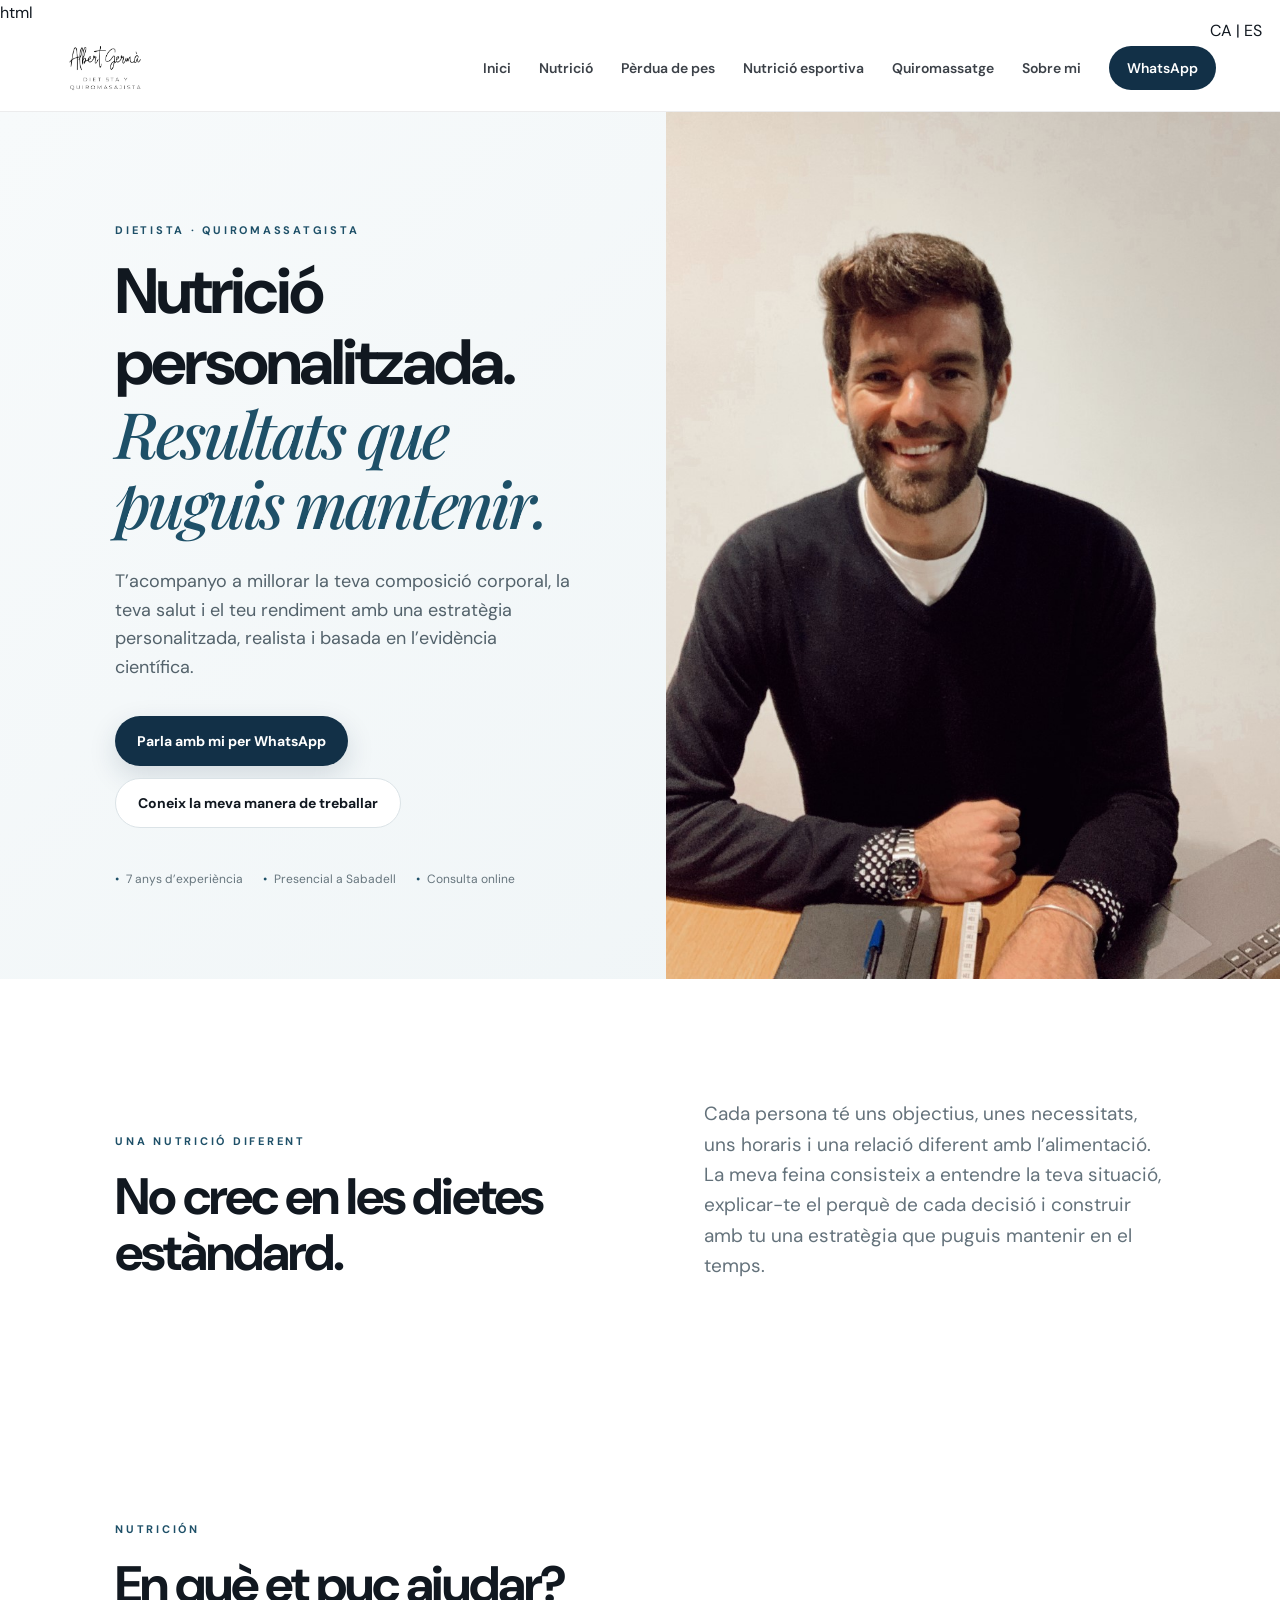
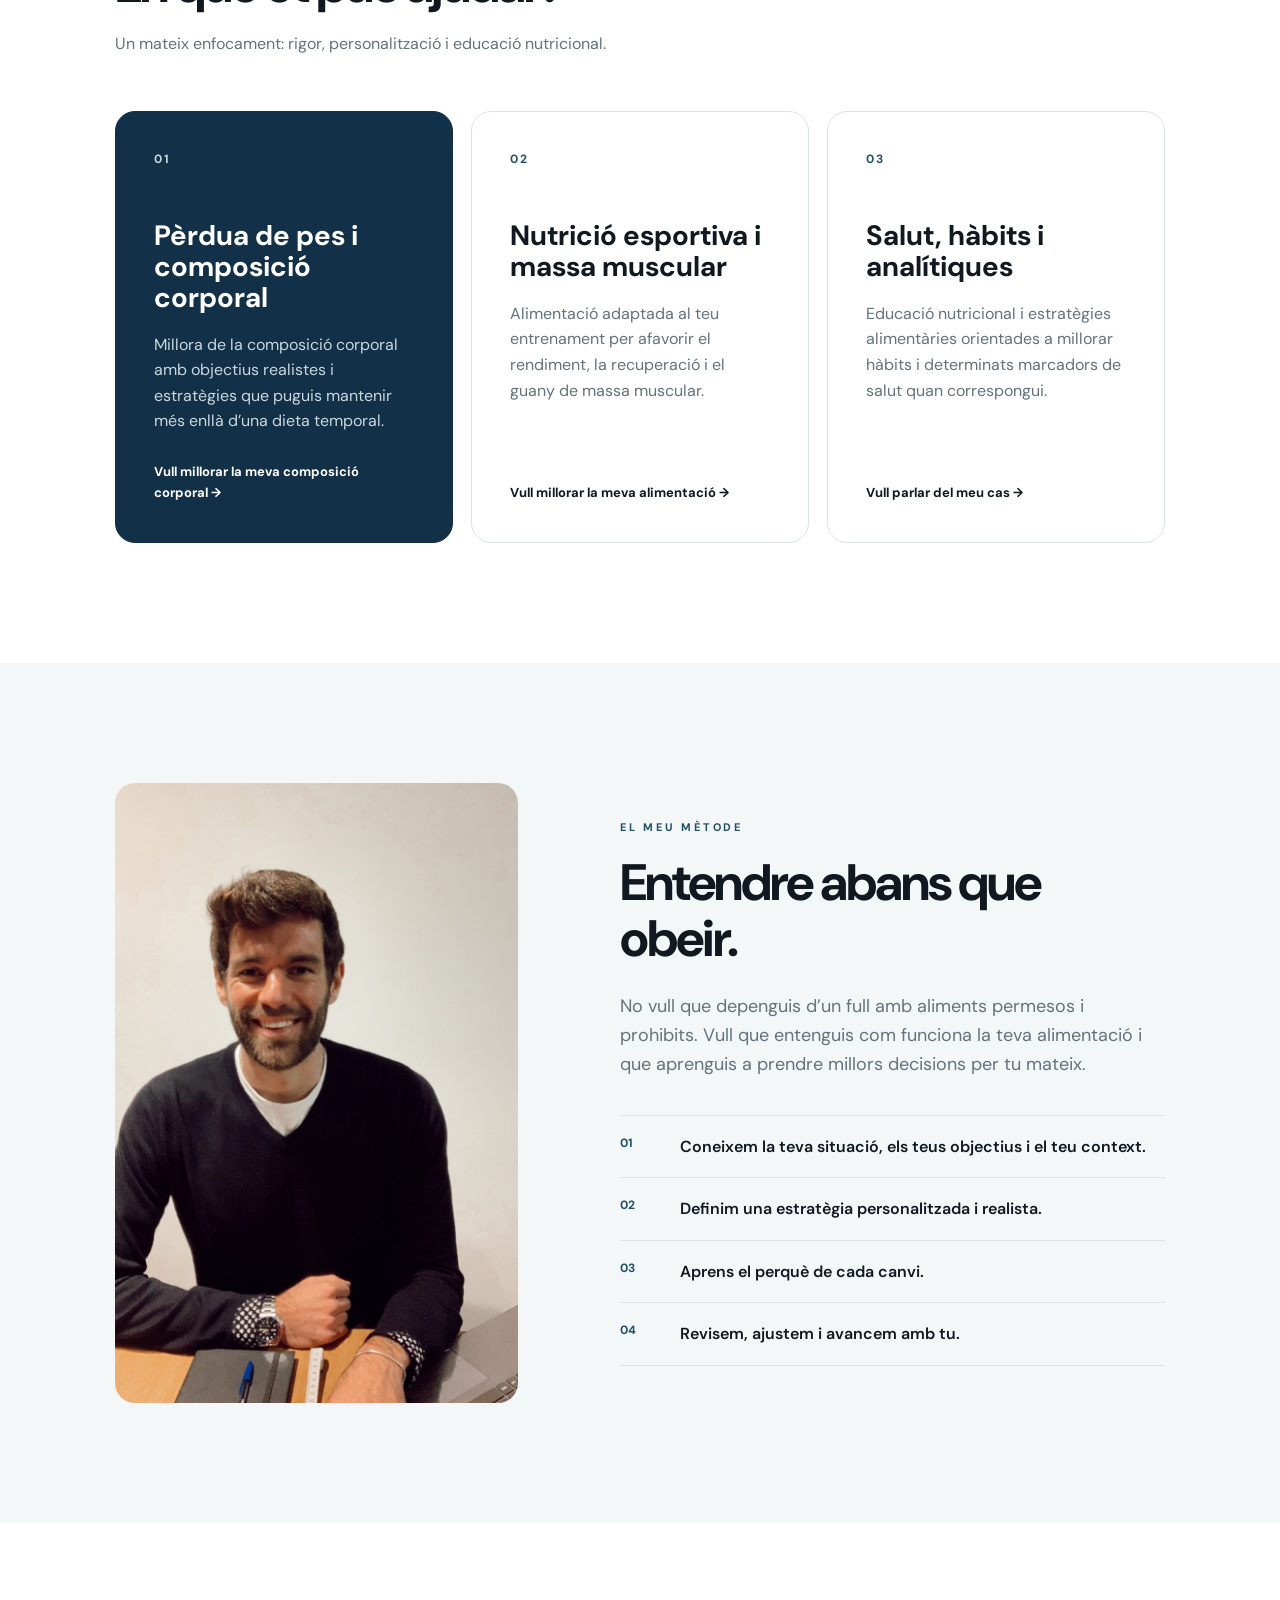
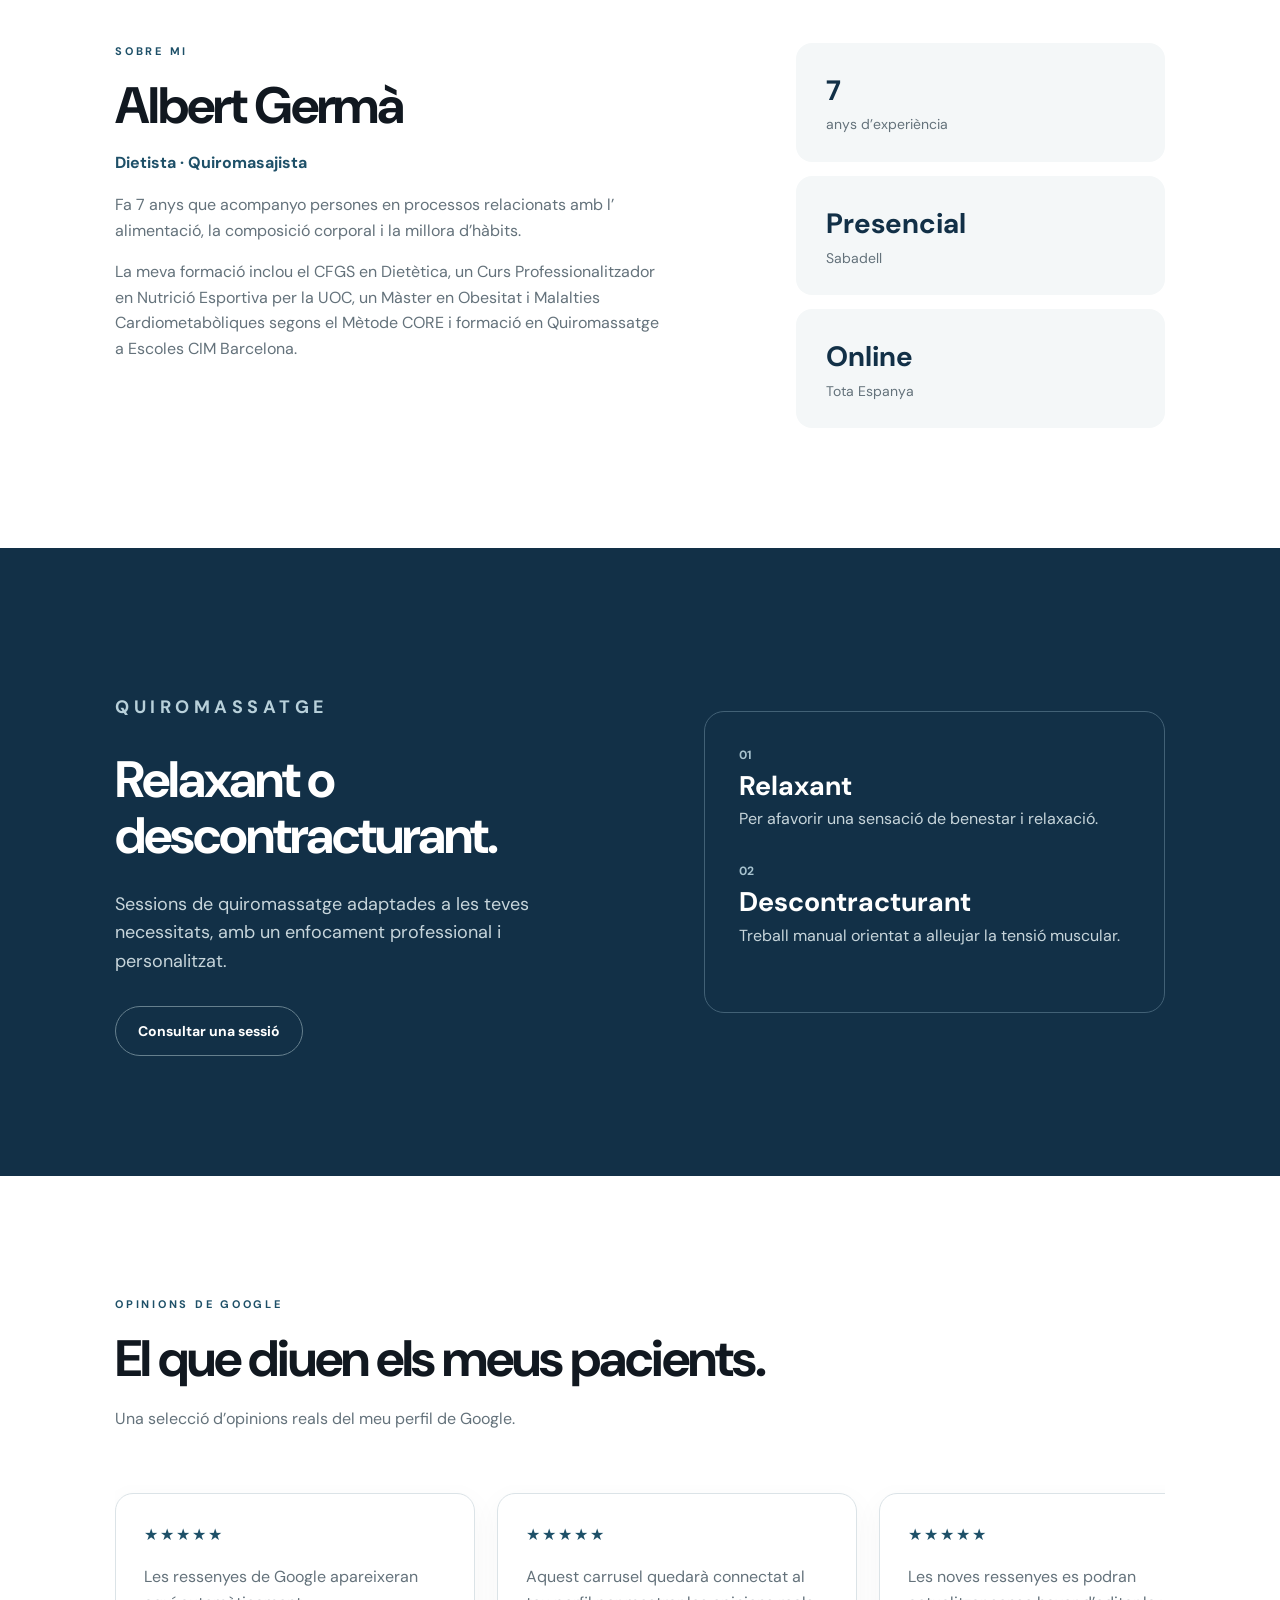
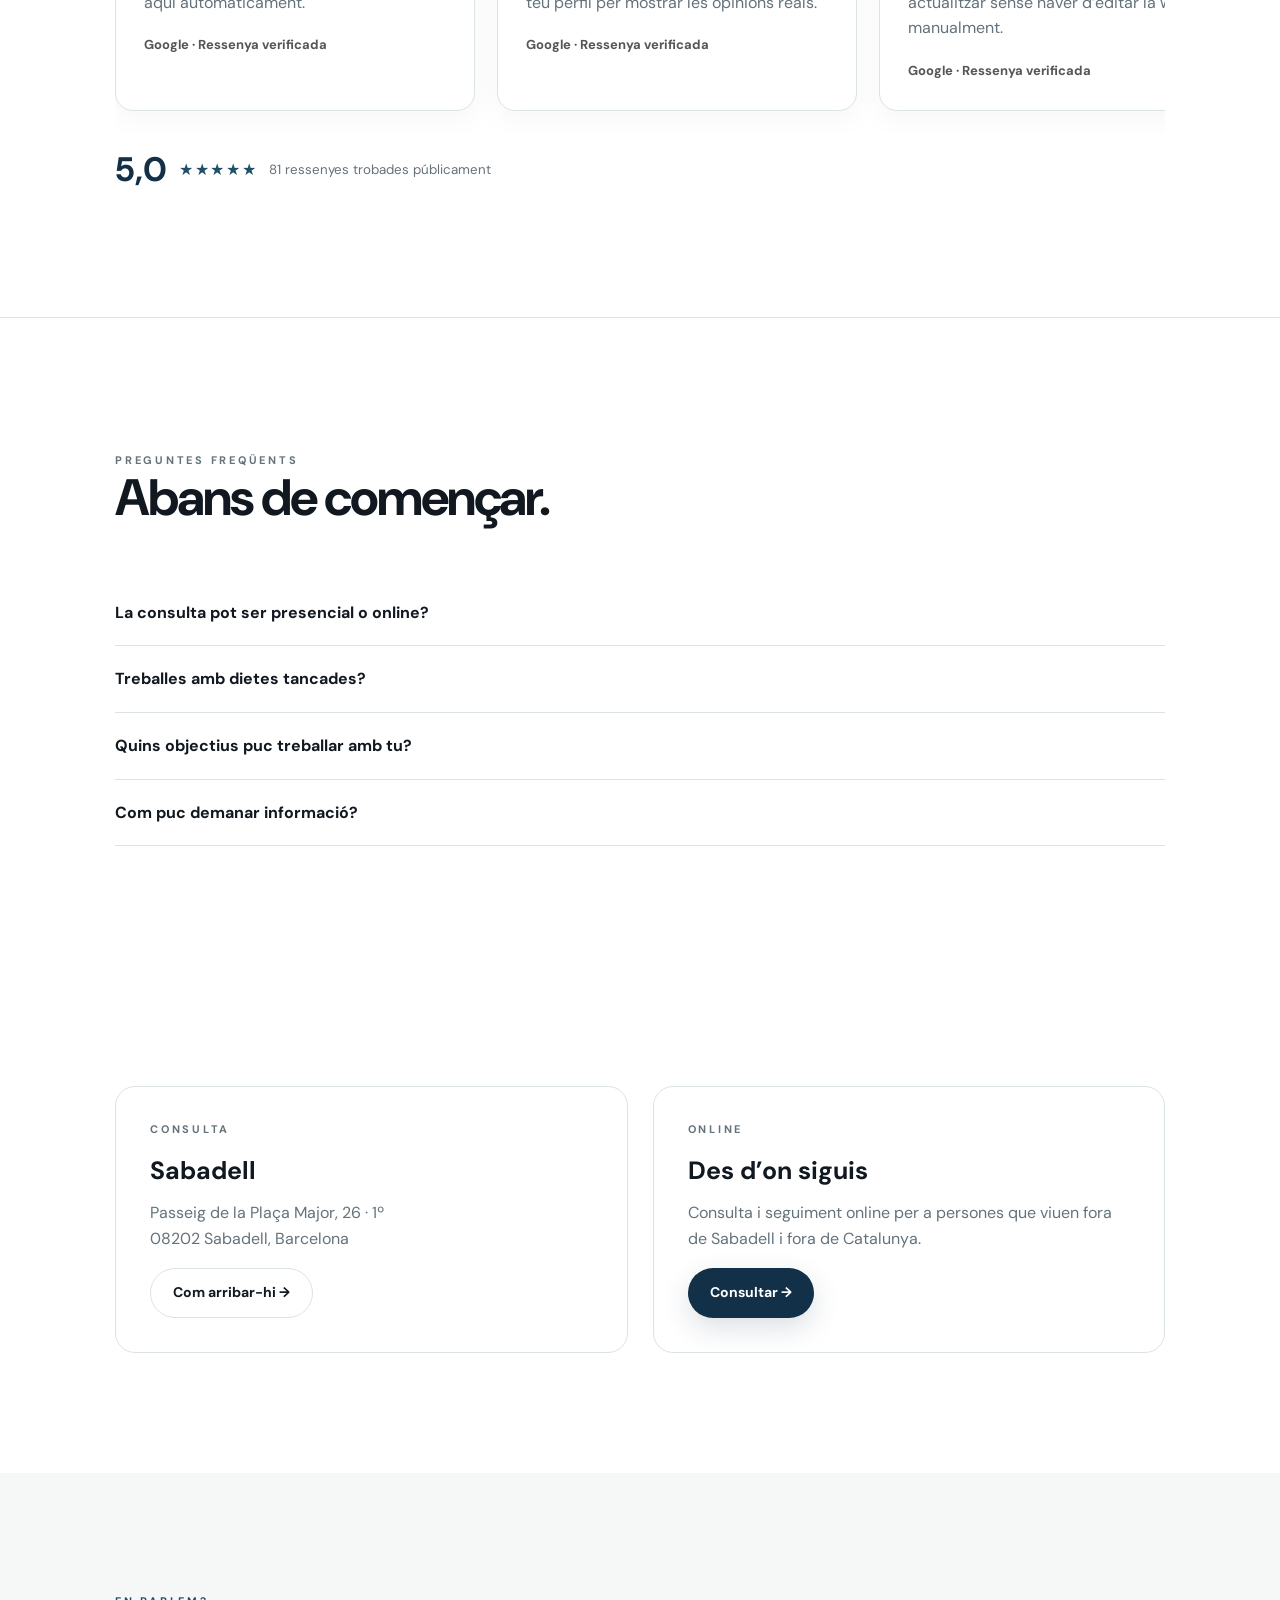
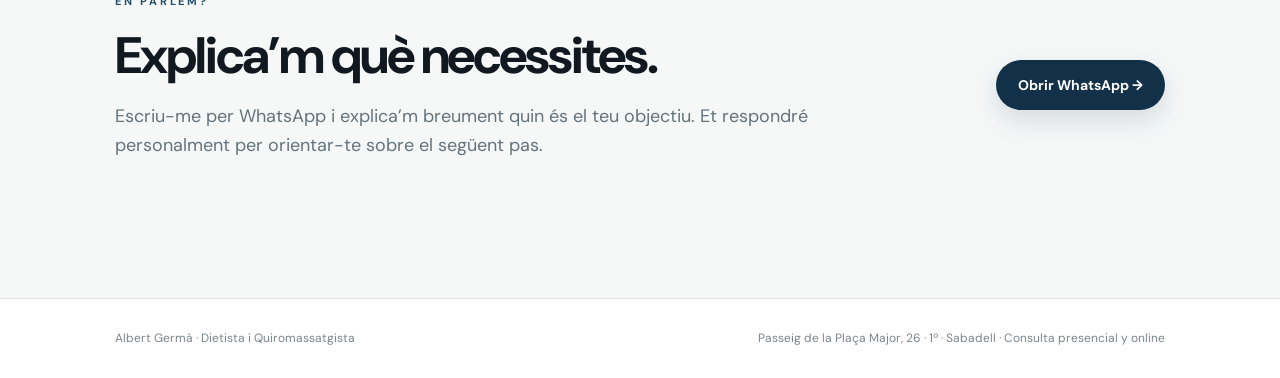
==== index-ca.html @ 6056363b "Add files via upload" ====
html
<html lang="ca"><head><meta charset="utf-8"/><meta content="width=device-width, initial-scale=1" name="viewport"/>
<title>Albert Germà | Dietista a Sabadell</title><meta content="Albert Germà, dietista en Sabadell. Nutrició personalizada basada en evidencia científica, presencial y online." name="description"/><link href="styles.css" rel="stylesheet"/></head>
<body><div class="lang-switch" style="position:fixed;top:18px;right:18px;z-index:9999"><a href="index-ca.html">CA</a> | <a href="index.html">ES</a></div><header class="nav">
<a class="brand" href="index-ca.html"><img alt="Albert Germà Dietista i Quiromassatgista" src="logo.png"/></a>
<nav><a class="active" href="index-ca.html">Inici</a><a href="nutricion-ca.html">Nutrició</a><a href="perdida-peso-ca.html">Pèrdua de pes</a><a href="nutricion-deportiva-ca.html">Nutrició esportiva</a><a href="quiromasaje-ca.html">Quiromassatge</a><a href="sobre-mi-ca.html">Sobre mi</a><a class="nav-cta" href="https://wa.me/34600767093?text=Hola%20Albert%2C%20he%20visto%20tu%20web%20y%20me%20gustar%C3%ADa%20informarme%20sobre%20tus%20servicios.">WhatsApp</a></nav>
</header><main>
<section class="hero" id="inicio">
<div class="hero-copy">
<p class="eyebrow">DIETISTA · QUIROMASSATGISTA</p>
<h1>Nutrició personalitzada.<br/><em>Resultats que puguis mantenir.</em></h1>
<p class="lead">
          T’acompanyo a millorar la teva composició corporal, la teva salut i el teu rendiment
          amb una estratègia personalitzada, realista i basada en l’evidència científica.
        </p>
<div class="actions">
<a class="button primary" href="contacto-ca.html">Parla amb mi per WhatsApp</a>
<a class="button secondary" href="nutricion-ca.html">Coneix la meva manera de treballar</a>
</div>
<div class="trust">
<span>7 anys d’experiència</span>
<span>Presencial a Sabadell</span>
<span>Consulta online</span>
</div>
</div>
<div class="hero-photo">
<img alt="Albert Germà, dietista y quiromasajista" src="albert.jpg"/>
</div>
</section>
<section class="intro section">
<div>
<p class="eyebrow">UNA NUTRICIÓ DIFERENT</p>
<h2>No crec en les dietes estàndard.</h2>
</div>
<p class="section-text">
        Cada persona té uns objectius, unes necessitats, uns horaris i una relació
        diferent amb l’alimentació. La meva feina consisteix a entendre la teva situació,
        explicar-te el perquè de cada decisió i construir amb tu una estratègia que
        puguis mantenir en el temps.
      </p>
</section>
<section class="services section" id="nutricion">
<div class="section-heading">
<p class="eyebrow">NUTRICIÓN</p>
<h2>En què et puc ajudar?</h2>
<p>Un mateix enfocament: rigor, personalització i educació nutricional.</p>
</div>
<div class="cards">
<article class="card featured">
<span class="number">01</span>
<h3>Pèrdua de pes i composició corporal</h3>
<p>
            Millora de la composició corporal amb objectius realistes i estratègies
            que puguis mantenir més enllà d’una dieta temporal.
          </p>
<a href="contacto-ca.html">Vull millorar la meva composició corporal →</a>
</article>
<article class="card">
<span class="number">02</span>
<h3>Nutrició esportiva i massa muscular</h3>
<p>
            Alimentació adaptada al teu entrenament per afavorir el rendiment,
            la recuperació i el guany de massa muscular.
          </p>
<a href="contacto-ca.html">Vull millorar la meva alimentació →</a>
</article>
<article class="card">
<span class="number">03</span>
<h3>Salut, hàbits i analítiques</h3>
<p>
            Educació nutricional i estratègies alimentàries orientades a millorar
            hàbits i determinats marcadors de salut quan correspongui.
          </p>
<a href="contacto-ca.html">Vull parlar del meu cas →</a>
</article>
</div>
</section>
<section class="method section" id="metodo">
<div class="method-photo">
<img alt="Albert Germà durante una consulta" src="albert.jpg"/>
</div>
<div class="method-copy">
<p class="eyebrow">EL MEU MÈTODE</p>
<h2>Entendre abans que obeir.</h2>
<p>
          No vull que depenguis d’un full amb aliments permesos i prohibits.
          Vull que entenguis com funciona la teva alimentació i que aprenguis a prendre
          millors decisions per tu mateix.
        </p>
<div class="steps">
<div><strong>01</strong><span>Coneixem la teva situació, els teus objectius i el teu context.</span></div>
<div><strong>02</strong><span>Definim una estratègia personalitzada i realista.</span></div>
<div><strong>03</strong><span>Aprens el perquè de cada canvi.</span></div>
<div><strong>04</strong><span>Revisem, ajustem i avancem amb tu.</span></div>
</div>
</div>
</section>
<section class="about section" id="sobre-mi">
<div class="about-copy">
<p class="eyebrow">SOBRE MI</p>
<h2>Albert Germà</h2>
<p class="role">Dietista · Quiromasajista</p>
<p>
          Fa 7 anys que acompanyo persones en processos relacionats amb l’
          alimentació, la composició corporal i la millora d’hàbits.
        </p>
<p>
          La meva formació inclou el CFGS en Dietètica, un Curs Professionalitzador en
          Nutrició Esportiva per la UOC, un Màster en Obesitat i Malalties
          Cardiometabòliques segons el Mètode CORE i formació en Quiromassatge a
          Escoles CIM Barcelona.
        </p>
</div>
<div class="credentials">
<div><strong>7</strong><span>anys d’experiència</span></div>
<div><strong>Presencial</strong><span>Sabadell</span></div>
<div><strong>Online</strong><span>Tota Espanya</span></div>
</div>
</section>
<section class="massage section" id="quiromasaje">
<div class="massage-copy">
<p class="eyebrow">QUIROMASSATGE</p>
<h2>Relaxant o descontracturant.</h2>
<p>
          Sessions de quiromassatge adaptades a les teves necessitats, amb un enfocament
          professional i personalitzat.
        </p>
<a class="button secondary" href="contacto-ca.html">Consultar una sessió</a>
</div>
<div class="massage-panel">
<span>01</span><h3>Relaxant</h3>
<p>Per afavorir una sensació de benestar i relaxació.</p>
<span>02</span><h3>Descontracturant</h3>
<p>Treball manual orientat a alleujar la tensió muscular.</p>
</div>
</section>
<section class="section google-reviews" id="opiniones">
<div class="section-heading">
<p class="eyebrow">OPINIONS DE GOOGLE</p>
<h2>El que diuen els meus pacients.</h2>
<p>Una selecció d’opinions reals del meu perfil de Google.</p>
</div>
<div aria-label="Opiniones de pacientes" class="reviews-marquee">
<div class="reviews-track">
<article class="review-card"><div class="stars">★★★★★</div><p>Les ressenyes de Google apareixeran aquí automàticament.</p><strong>Google · Ressenya verificada</strong></article>
<article class="review-card"><div class="stars">★★★★★</div><p>Aquest carrusel quedarà connectat al teu perfil per mostrar les opinions reals.</p><strong>Google · Ressenya verificada</strong></article>
<article class="review-card"><div class="stars">★★★★★</div><p>Les noves ressenyes es podran actualitzar sense haver d’editar la web manualment.</p><strong>Google · Ressenya verificada</strong></article>
<article class="review-card"><div class="stars">★★★★★</div><p>El disseny es desplaçarà lateralment perquè el visitant pugui veure diverses opinions.</p><strong>Google · Ressenya verificada</strong></article>
</div>
</div>
<div class="review-summary"><strong>5,0</strong><span>★★★★★</span><small>81 ressenyes trobades públicament</small></div>
</section>
<section class="section faq">
<div class="section-heading"><p class="eyebrow">PREGUNTES FREQÜENTS</p><h2>Abans de començar.</h2></div>
<details><summary>La consulta pot ser presencial o online?</summary><p>Sí. Pots venir a la consulta a Sabadell o fer el seguiment online des de qualsevol lloc.</p></details>
<details><summary>Treballes amb dietes tancades?</summary><p>L’objectiu és adaptar l’estratègia a la teva situació, preferències, horaris i objectius. L’educació nutricional és una part important del procés.</p></details>
<details><summary>Quins objectius puc treballar amb tu?</summary><p>Pèrdua de pes, composició corporal, guany de massa muscular, nutrició esportiva, hàbits i educació nutricional, a més de determinats objectius relacionats amb la salut i les analítiques.</p></details>
<details><summary>Com puc demanar informació?</summary><p>La via més directa és escriure’m per WhatsApp. Explica’m breument què busques i t’orientaré sobre el següent pas.</p></details>
</section>
<section class="section location">
<div class="location-box"><p class="eyebrow">CONSULTA</p><h3>Sabadell</h3><p>Passeig de la Plaça Major, 26 · 1º<br/>08202 Sabadell, Barcelona</p><a class="button secondary" href="https://www.google.com/maps/search/?api=1&amp;query=Passeig+de+la+Pla%C3%A7a+Major+26+Sabadell" rel="noopener" target="_blank">Com arribar-hi →</a></div>
<div class="location-box"><p class="eyebrow">ONLINE</p><h3>Des d’on siguis</h3><p>Consulta i seguiment online per a persones que viuen fora de Sabadell i fora de Catalunya.</p><a class="button primary" href="contacto-ca.html">Consultar →</a></div>
</section><section class="contact section" id="contacto">
<div>
<p class="eyebrow">EN PARLEM?</p>
<h2>Explica’m què necessites.</h2>
<p>
          Escriu-me per WhatsApp i explica’m breument quin és el teu objectiu.
          Et respondré personalment per orientar-te sobre el següent pas.
        </p>
</div>
<a class="button whatsapp" href="https://wa.me/34600767093?text=Hola%20Albert%2C%20he%20visto%20tu%20web%20y%20me%20gustar%C3%ADa%20informarme%20sobre%20tus%20servicios." rel="noopener" target="_blank">
        Obrir WhatsApp →
      </a>
</section>
</main><footer><div>Albert Germà · Dietista i Quiromassatgista</div><div>Passeig de la Plaça Major, 26 · 1º · Sabadell · Consulta presencial y online</div></footer></body></html>
---- styles.css ----
@import url('https://fonts.googleapis.com/css2?family=DM+Sans:wght@400;500;600;700&family=Playfair+Display:ital,wght@0,500;0,600;1,500&display=swap');

:root {
  --ink: #111820;
  --blue: #123047;
  --blue2: #1e5068;
  --soft: #f4f7f8;
  --line: #dbe3e7;
  --muted: #64727b;
  --white: #ffffff;
}

* { box-sizing: border-box; }
html { scroll-behavior: smooth; }
body {
  margin: 0;
  color: var(--ink);
  background: var(--white);
  font-family: "DM Sans", Arial, sans-serif;
  line-height: 1.6;
}
a { color: inherit; text-decoration: none; }
.nav {
  height: 86px;
  display: flex;
  align-items: center;
  justify-content: space-between;
  padding: 0 5vw;
  border-bottom: 1px solid rgba(17,24,32,.08);
  position: sticky;
  top: 0;
  z-index: 10;
  background: rgba(255,255,255,.94);
  backdrop-filter: blur(12px);
}
.brand img { width: 150px; display: block; }
.nav nav { display: flex; align-items: center; gap: 28px; font-size: 14px; font-weight: 600; }
.nav nav a { opacity: .82; }
.nav nav a:hover { opacity: 1; }
.nav-cta { background: var(--blue); color: white !important; padding: 11px 18px; border-radius: 999px; opacity: 1 !important; }

.hero {
  min-height: 760px;
  display: grid;
  grid-template-columns: 1.04fr .96fr;
  align-items: stretch;
  background: linear-gradient(135deg, #f7fafb 0%, #eef4f6 100%);
}
.hero-copy {
  padding: 110px 7vw 90px 9vw;
  display: flex;
  flex-direction: column;
  justify-content: center;
}
.eyebrow {
  margin: 0 0 18px;
  color: var(--blue2);
  font-size: 11px;
  letter-spacing: .25em;
  font-weight: 700;
}
h1, h2, h3 { margin: 0; line-height: 1.1; }
h1 { font-size: clamp(46px, 5vw, 78px); max-width: 800px; letter-spacing: -.045em; }
h1 em { font-family: "Playfair Display", Georgia, serif; font-weight: 500; color: var(--blue2); }
.lead { max-width: 610px; margin: 28px 0 0; color: #53626b; font-size: 18px; }
.actions { display: flex; gap: 12px; flex-wrap: wrap; margin-top: 34px; }
.button {
  display: inline-flex;
  align-items: center;
  justify-content: center;
  min-height: 50px;
  padding: 0 22px;
  border-radius: 999px;
  font-weight: 700;
  font-size: 14px;
  transition: transform .2s ease, box-shadow .2s ease;
}
.button:hover { transform: translateY(-2px); }
.primary, .whatsapp { background: var(--blue); color: white; box-shadow: 0 10px 28px rgba(18,48,71,.15); }
.secondary { border: 1px solid var(--line); background: white; }
.trust { display: flex; gap: 20px; flex-wrap: wrap; margin-top: 42px; color: #66757d; font-size: 12px; }
.trust span::before { content: "•"; color: var(--blue2); margin-right: 7px; }
.hero-photo { min-height: 760px; overflow: hidden; position: relative; }
.hero-photo img { width: 100%; height: 100%; object-fit: cover; object-position: center 24%; display: block; filter: saturate(.92); }

.section { padding: 120px 9vw; }
.intro { display: grid; grid-template-columns: 1fr 1fr; gap: 10vw; align-items: end; }
h2 { font-size: clamp(36px, 4vw, 58px); letter-spacing: -.04em; }
.section-text { color: var(--muted); font-size: 19px; max-width: 620px; margin: 0; }
.section-heading { max-width: 760px; margin-bottom: 54px; }
.section-heading > p:last-child { color: var(--muted); margin-top: 18px; }
.cards { display: grid; grid-template-columns: repeat(3, 1fr); gap: 18px; }
.card { padding: 38px; min-height: 390px; border: 1px solid var(--line); border-radius: 20px; display: flex; flex-direction: column; }
.card.featured { background: var(--blue); color: white; border-color: var(--blue); }
.card.featured .number, .card.featured p { color: #c9d8df; }
.number { font-size: 12px; color: var(--blue2); font-weight: 700; letter-spacing: .15em; }
.card h3 { font-size: 28px; margin: 52px 0 18px; }
.card p { color: var(--muted); margin: 0; }
.card a { margin-top: auto; padding-top: 28px; font-weight: 700; font-size: 13px; }

.method { background: var(--soft); display: grid; grid-template-columns: .85fr 1.15fr; gap: 8vw; align-items: center; }
.method-photo { height: 620px; overflow: hidden; border-radius: 20px; }
.method-photo img { width: 100%; height: 100%; object-fit: cover; object-position: center 20%; }
.method-copy > p:not(.eyebrow) { max-width: 650px; color: var(--muted); font-size: 18px; margin-top: 25px; }
.steps { margin-top: 36px; border-top: 1px solid var(--line); }
.steps div { display: grid; grid-template-columns: 45px 1fr; gap: 15px; padding: 18px 0; border-bottom: 1px solid var(--line); }
.steps strong { color: var(--blue2); font-size: 12px; }
.steps span { font-weight: 600; }

.about { display: grid; grid-template-columns: 1.2fr .8fr; gap: 10vw; }
.role { color: var(--blue2); font-weight: 700; }
.about-copy > p:not(.eyebrow):not(.role) { color: var(--muted); max-width: 680px; }
.credentials { display: grid; gap: 14px; }
.credentials div { background: var(--soft); padding: 26px 30px; border-radius: 16px; }
.credentials strong { display: block; font-size: 28px; color: var(--blue); }
.credentials span { color: var(--muted); font-size: 14px; }

.massage { background: var(--blue); color: white; display: grid; grid-template-columns: 1fr 1fr; gap: 10vw; align-items: center; }
.massage .eyebrow { color: #b8d0da; }
.massage-copy p { color: #c7d5db; max-width: 570px; margin: 25px 0 30px; font-size: 18px; }
.massage .secondary { background: transparent; border-color: #66808e; color: white; }
.massage-panel { border: 1px solid #426176; border-radius: 20px; padding: 34px; }
.massage-panel span { color: #a8c3cf; font-size: 12px; font-weight: 700; }
.massage-panel h3 { font-size: 27px; margin: 6px 0 6px; }
.massage-panel p { color: #c7d5db; margin: 0 0 30px; }

.contact { display: flex; justify-content: space-between; gap: 50px; align-items: center; background: #f6f8f8; }
.contact > div { max-width: 730px; }
.contact p:not(.eyebrow) { color: var(--muted); font-size: 18px; }

footer { padding: 30px 9vw; display: flex; justify-content: space-between; gap: 20px; color: #7a858b; font-size: 12px; border-top: 1px solid var(--line); }

@media (max-width: 900px) {
  .nav { height: 74px; padding: 0 5vw; }
  .brand img { width: 125px; }
  .nav nav a:not(.nav-cta) { display: none; }
  .hero { grid-template-columns: 1fr; }
  .hero-copy { padding: 76px 7vw 60px; order: 1; }
  .hero-photo { min-height: 540px; order: 2; }
  .intro, .method, .about, .massage { grid-template-columns: 1fr; gap: 45px; }
  .cards { grid-template-columns: 1fr; }
  .section { padding: 85px 7vw; }
  .method-photo { height: 520px; }
  .contact, footer { flex-direction: column; align-items: flex-start; }
}
@media (max-width: 560px) {
  h1 { font-size: 43px; }
  h2 { font-size: 36px; }
  .hero-photo { min-height: 430px; }
  .trust { flex-direction: column; gap: 8px; }
  .card { min-height: 340px; padding: 30px; }
}


.reviews { background: var(--white); }
.review-highlight {
  border: 1px solid var(--line);
  border-radius: 20px;
  padding: 42px;
  display: flex;
  align-items: center;
  gap: 70px;
  background: #fbfcfc;
}
.review-score { min-width: 220px; }
.review-score strong { display: block; font-size: 58px; line-height: 1; color: var(--blue); letter-spacing: -.04em; }
.review-score span { display: block; margin-top: 8px; letter-spacing: .12em; color: var(--blue2); }
.review-score small { display: block; margin-top: 8px; color: var(--muted); }
.review-highlight > p { margin: 0; max-width: 650px; color: var(--muted); font-size: 17px; }
@media (max-width: 700px) {
  .review-highlight { flex-direction: column; align-items: flex-start; gap: 28px; padding: 30px; }
}

.page-hero{padding:100px 9vw 90px;background:linear-gradient(135deg,#f7fafb 0%,#eef4f6 100%)}
.page-hero .eyebrow{margin-bottom:20px}
.page-hero h1{font-size:clamp(44px,6vw,72px);max-width:900px}
.page-hero p{max-width:720px;color:var(--muted);font-size:19px;margin-top:24px}
.content-grid{display:grid;grid-template-columns:1.15fr .85fr;gap:8vw;align-items:start}
.content-copy p,.content-copy li{color:var(--muted);font-size:17px}
.content-copy h2{font-size:38px;margin:48px 0 18px}
.content-copy h3{font-size:24px;margin:34px 0 12px}
.content-copy ul{padding-left:22px}
.side-card{background:var(--soft);padding:34px;border-radius:20px;position:sticky;top:110px}
.side-card h3{font-size:25px;margin-bottom:18px}
.side-card p{color:var(--muted)}
.side-card .button{width:100%;margin-top:12px}
.faq{border-top:1px solid var(--line)}
.faq details{border-bottom:1px solid var(--line);padding:20px 0}
.faq summary{cursor:pointer;font-weight:700;list-style:none}
.faq summary::-webkit-details-marker{display:none}
.faq p{color:var(--muted);max-width:850px;margin:14px 0 0}
.location{display:grid;grid-template-columns:1fr 1fr;gap:25px}
.location-box{border:1px solid var(--line);border-radius:20px;padding:34px}
.location-box h3{margin-bottom:10px;font-size:25px}
.location-box p{color:var(--muted)}
.review-strip{display:flex;align-items:center;gap:28px;padding:26px 30px;background:var(--soft);border-radius:16px;margin-top:30px}
.review-strip strong{font-size:36px;color:var(--blue)}
.review-strip span{color:var(--blue2);letter-spacing:.1em}
.profile{display:grid;grid-template-columns:.8fr 1.2fr;gap:8vw;align-items:center}
.profile-img{height:620px;border-radius:20px;overflow:hidden}
.profile-img img{width:100%;height:100%;object-fit:cover;object-position:center 20%}
.credential-list{margin-top:30px;border-top:1px solid var(--line)}
.credential-list div{padding:18px 0;border-bottom:1px solid var(--line)}
.credential-list strong{display:block}.credential-list span{color:var(--muted);font-size:14px}
@media(max-width:900px){
 .page-hero{padding:75px 7vw 65px}
 .content-grid,.location,.profile{grid-template-columns:1fr;gap:40px}
 .side-card{position:static}
 .profile-img{height:520px}
}

.google-reviews{overflow:hidden;background:#fff}
.reviews-marquee{overflow:hidden;margin-top:34px;padding:8px 0 22px}
.reviews-track{display:flex;gap:20px;width:max-content;animation:reviewScroll 32s linear infinite}
.reviews-marquee:hover .reviews-track{animation-play-state:paused}
.review-card{width:360px;min-height:190px;border:1px solid var(--line);border-radius:18px;background:#fbfcfc;padding:26px;box-sizing:border-box;box-shadow:0 8px 25px rgba(20,40,50,.05)}
.review-card .stars{letter-spacing:.12em;color:var(--blue2);margin-bottom:16px}
.review-card p{color:var(--muted);line-height:1.6;margin:0 0 20px}
.review-card strong{font-size:13px;color:#555}
.review-summary{display:flex;align-items:center;gap:12px;margin-top:10px}
.review-summary strong{font-size:34px;color:var(--blue)}
.review-summary span{color:var(--blue2);letter-spacing:.1em}
.review-summary small{color:var(--muted)}
@keyframes reviewScroll{from{transform:translateX(0)}to{transform:translateX(-50%)}}
@media(max-width:700px){.review-card{width:300px}.reviews-track{animation-duration:26s}.review-summary{flex-wrap:wrap}}

/* Google reviews carousel */
.google-reviews{overflow:hidden}
.reviews-track{display:flex;gap:22px;width:max-content;animation:reviews-scroll 42s linear infinite}
.review-card{width:min(360px,78vw);flex:0 0 min(360px,78vw);padding:28px;border:1px solid var(--line);border-radius:18px;background:#fff;box-shadow:0 8px 30px rgba(0,0,0,.04)}
.review-card .review-author{font-weight:700;margin-bottom:8px}
.review-card .review-stars{letter-spacing:.12em;color:var(--blue2);font-size:14px;margin-bottom:14px}
.review-card .review-text{color:var(--muted);line-height:1.65}
.review-card .review-source{display:block;margin-top:18px;font-size:12px;color:var(--muted)}
.reviews-window{overflow:hidden}
.reviews-controls{display:flex;justify-content:space-between;align-items:center;margin-top:18px}
.reviews-controls button{border:1px solid var(--line);background:#fff;border-radius:999px;width:42px;height:42px;cursor:pointer}
.reviews-controls .review-google-link{font-size:14px;text-decoration:underline}
@keyframes reviews-scroll{from{transform:translateX(0)}to{transform:translateX(-50%)}}
.reviews-window:hover .reviews-track,.reviews-window:focus-within .reviews-track{animation-play-state:paused}
@media(prefers-reduced-motion:reduce){.reviews-track{animation:none}}

/* Logo crop: hides the two horizontal black lines from the supplied logo image. */
.brand{overflow:hidden;display:flex;align-items:center;height:48px}
.brand img{height:72px;width:auto;object-fit:cover;object-position:center;transform:translateY(0)}
.contact-info-grid{display:grid;grid-template-columns:.9fr 1.1fr;gap:28px;align-items:stretch}
.map-wrap{min-height:440px;border-radius:20px;overflow:hidden;border:1px solid var(--line)}
.map-wrap iframe{width:100%;height:100%;min-height:440px;border:0}
.contact-info-grid a{color:inherit}
@media(max-width:900px){.contact-info-grid{grid-template-columns:1fr}.map-wrap,.map-wrap iframe{min-height:360px}}

/* V9: logo uses a tightly cropped asset so the full lettering is readable. */
.brand{height:58px;overflow:visible;display:flex;align-items:center}
.brand img{height:52px;width:auto;display:block;object-fit:contain;transform:none}
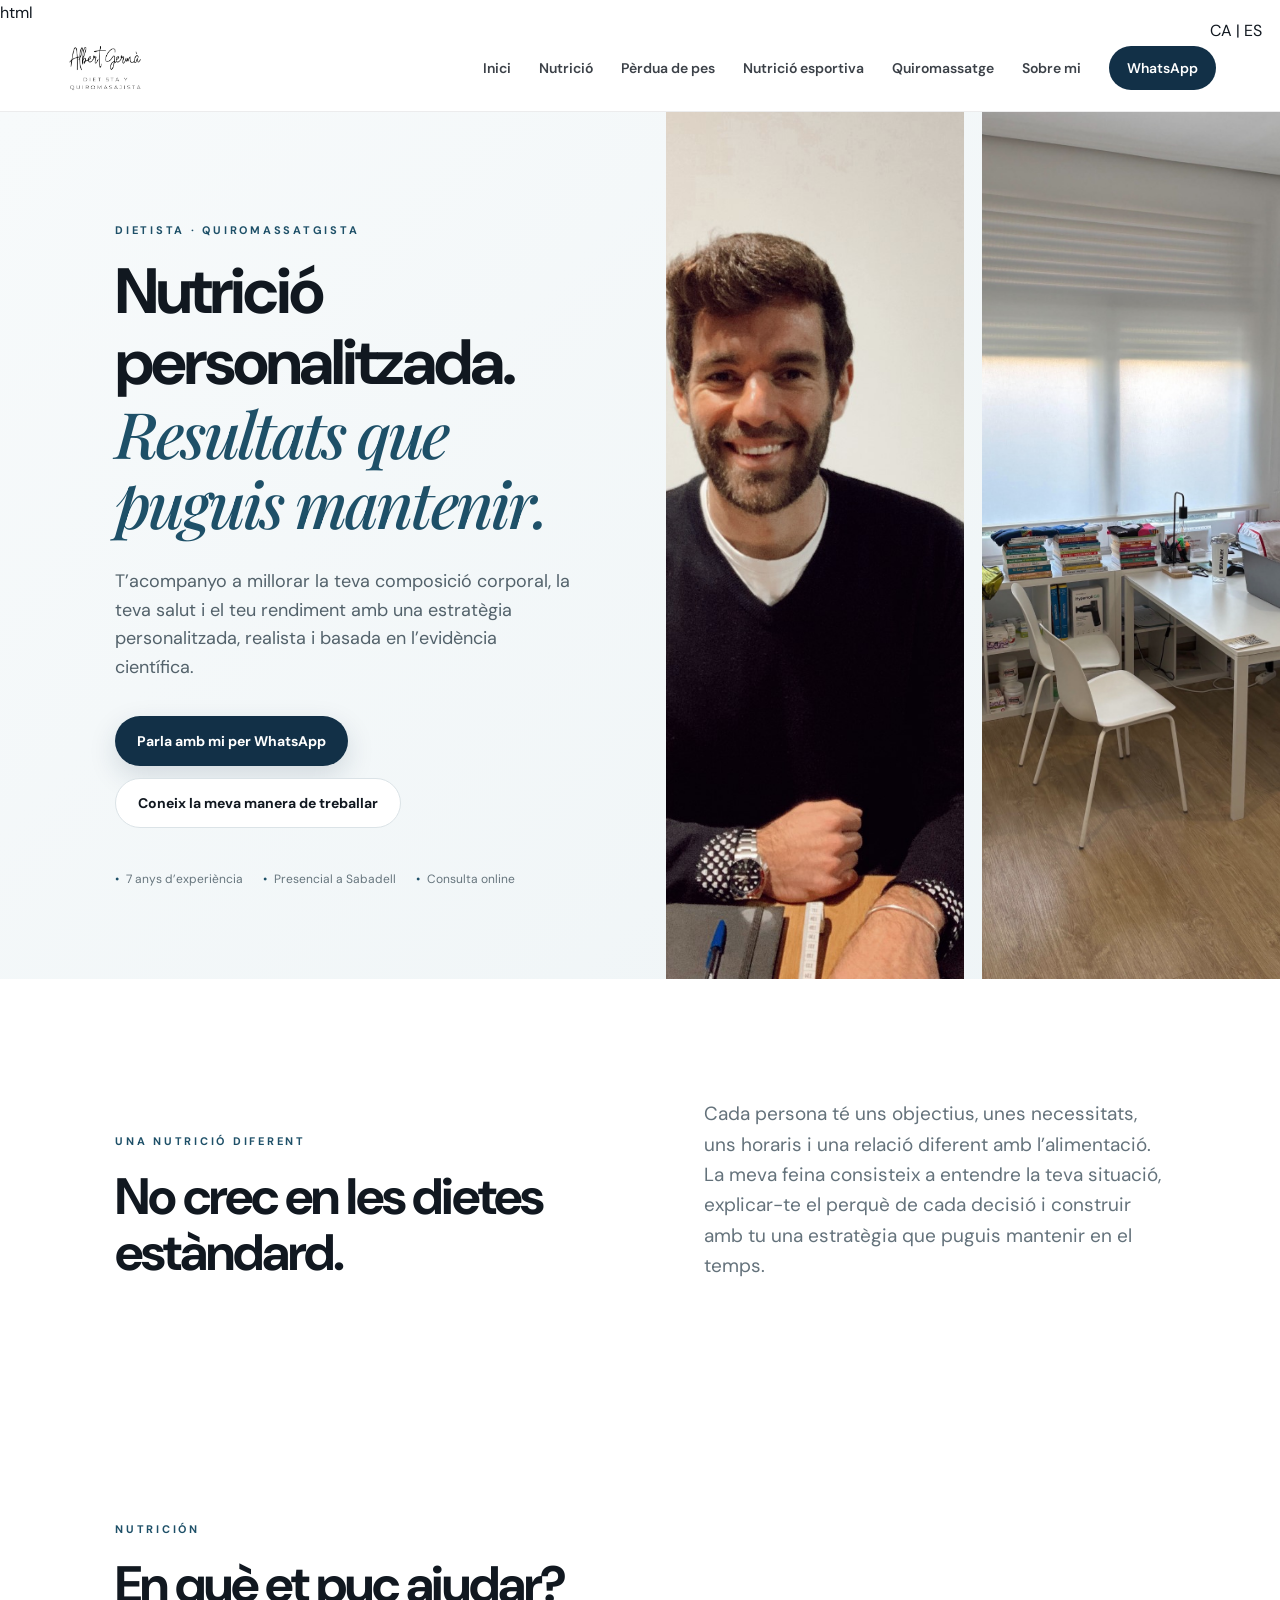
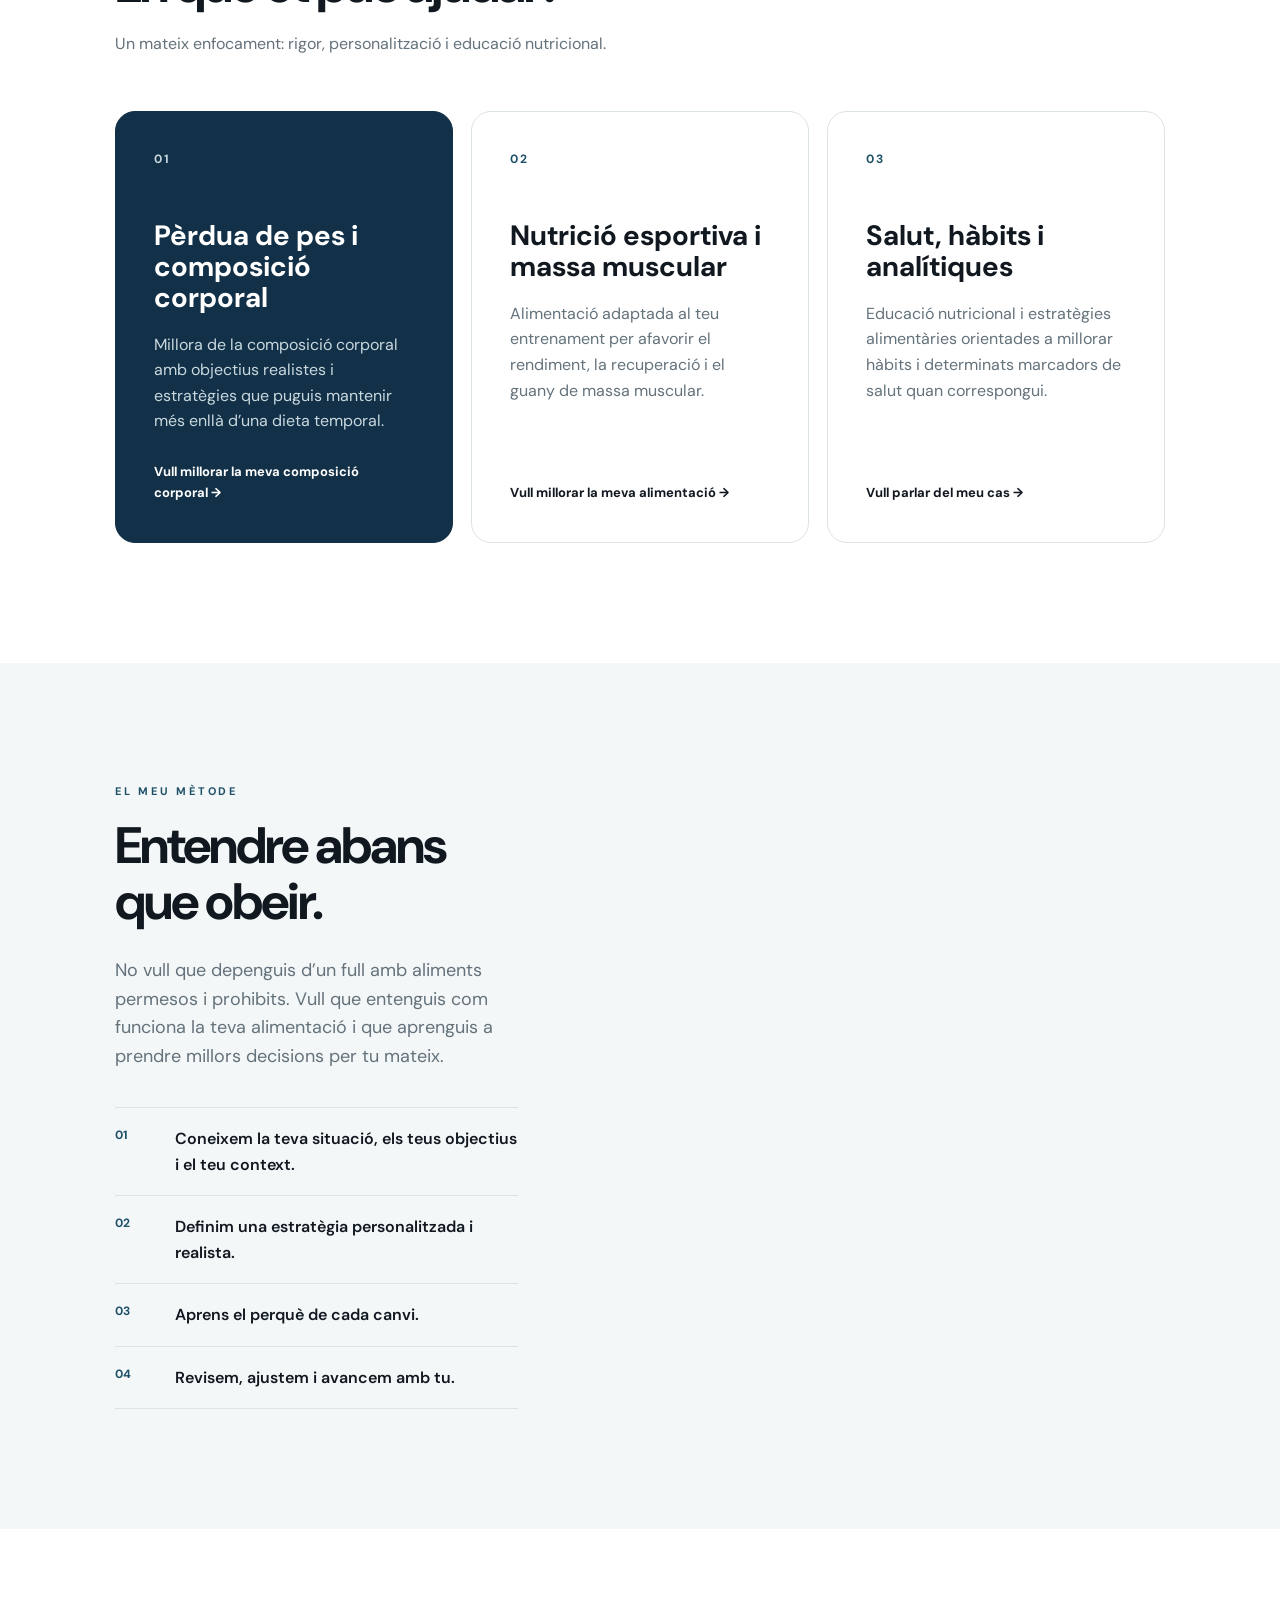
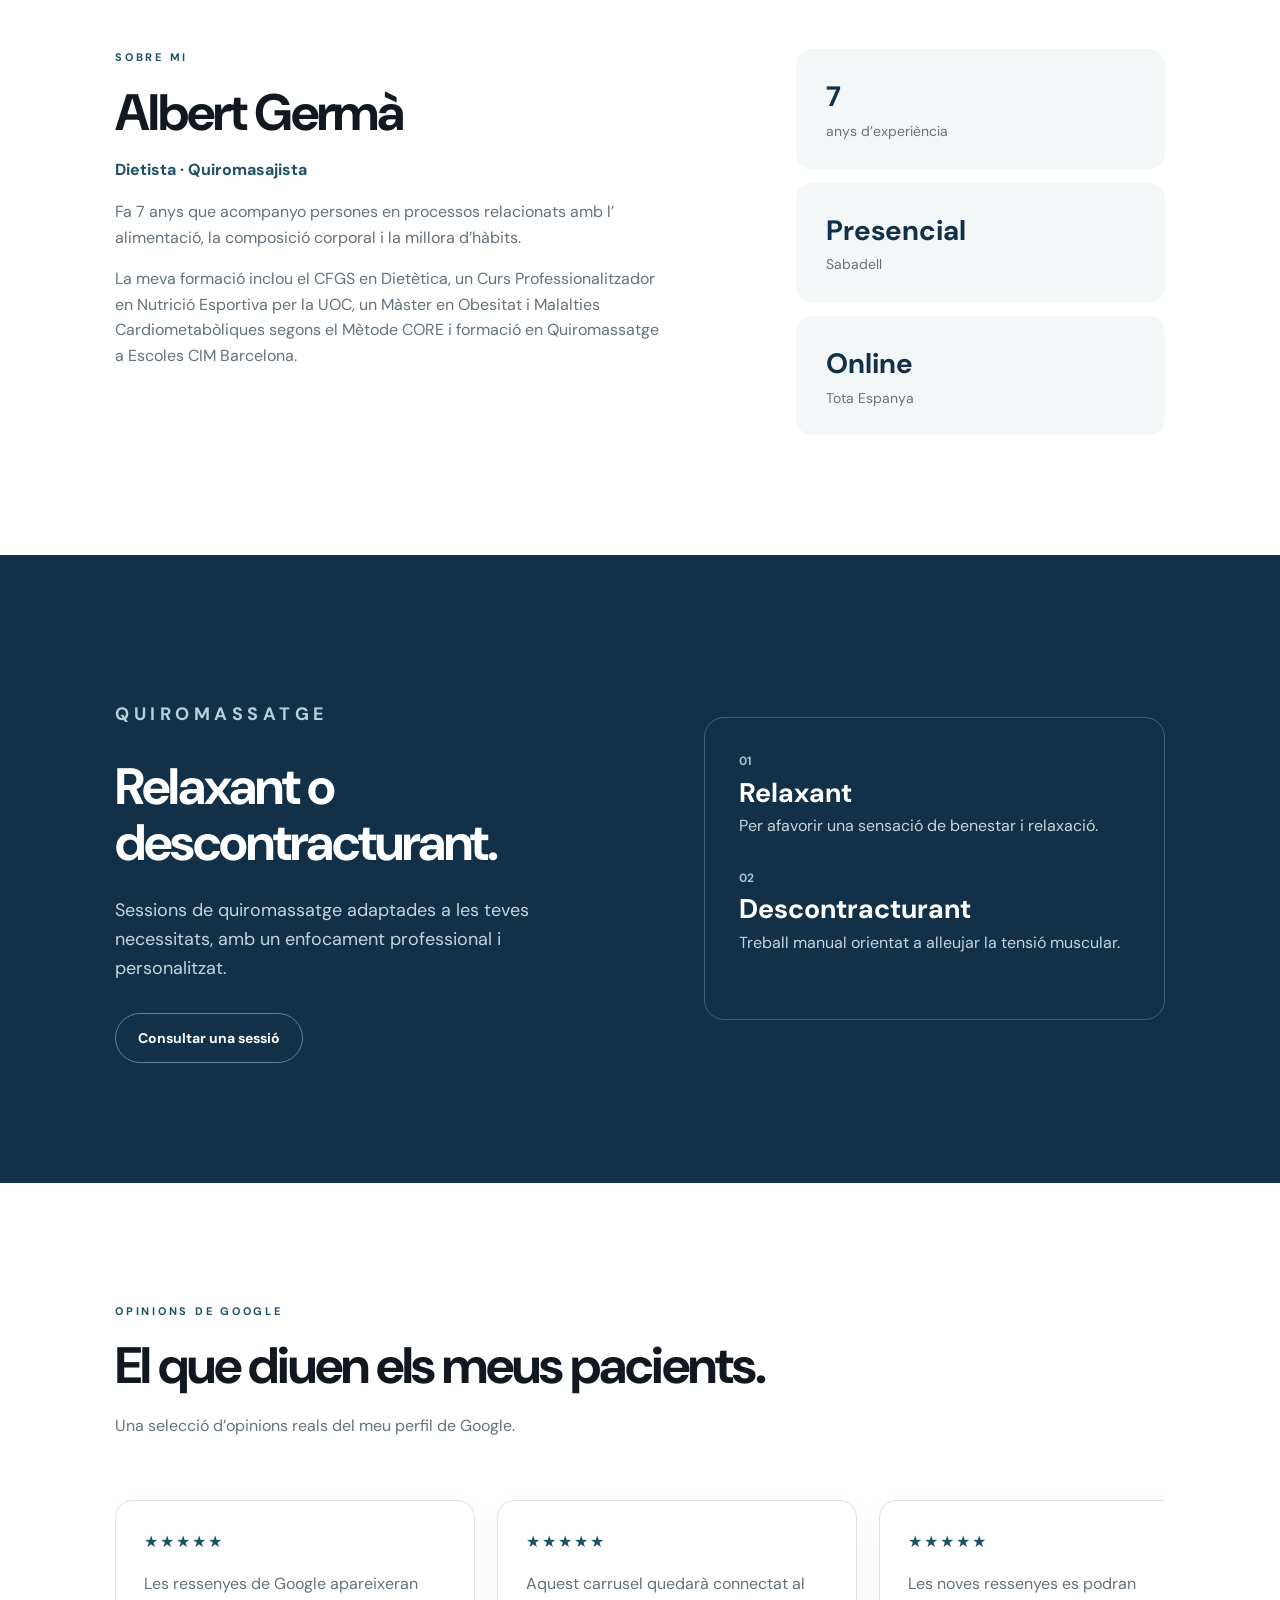
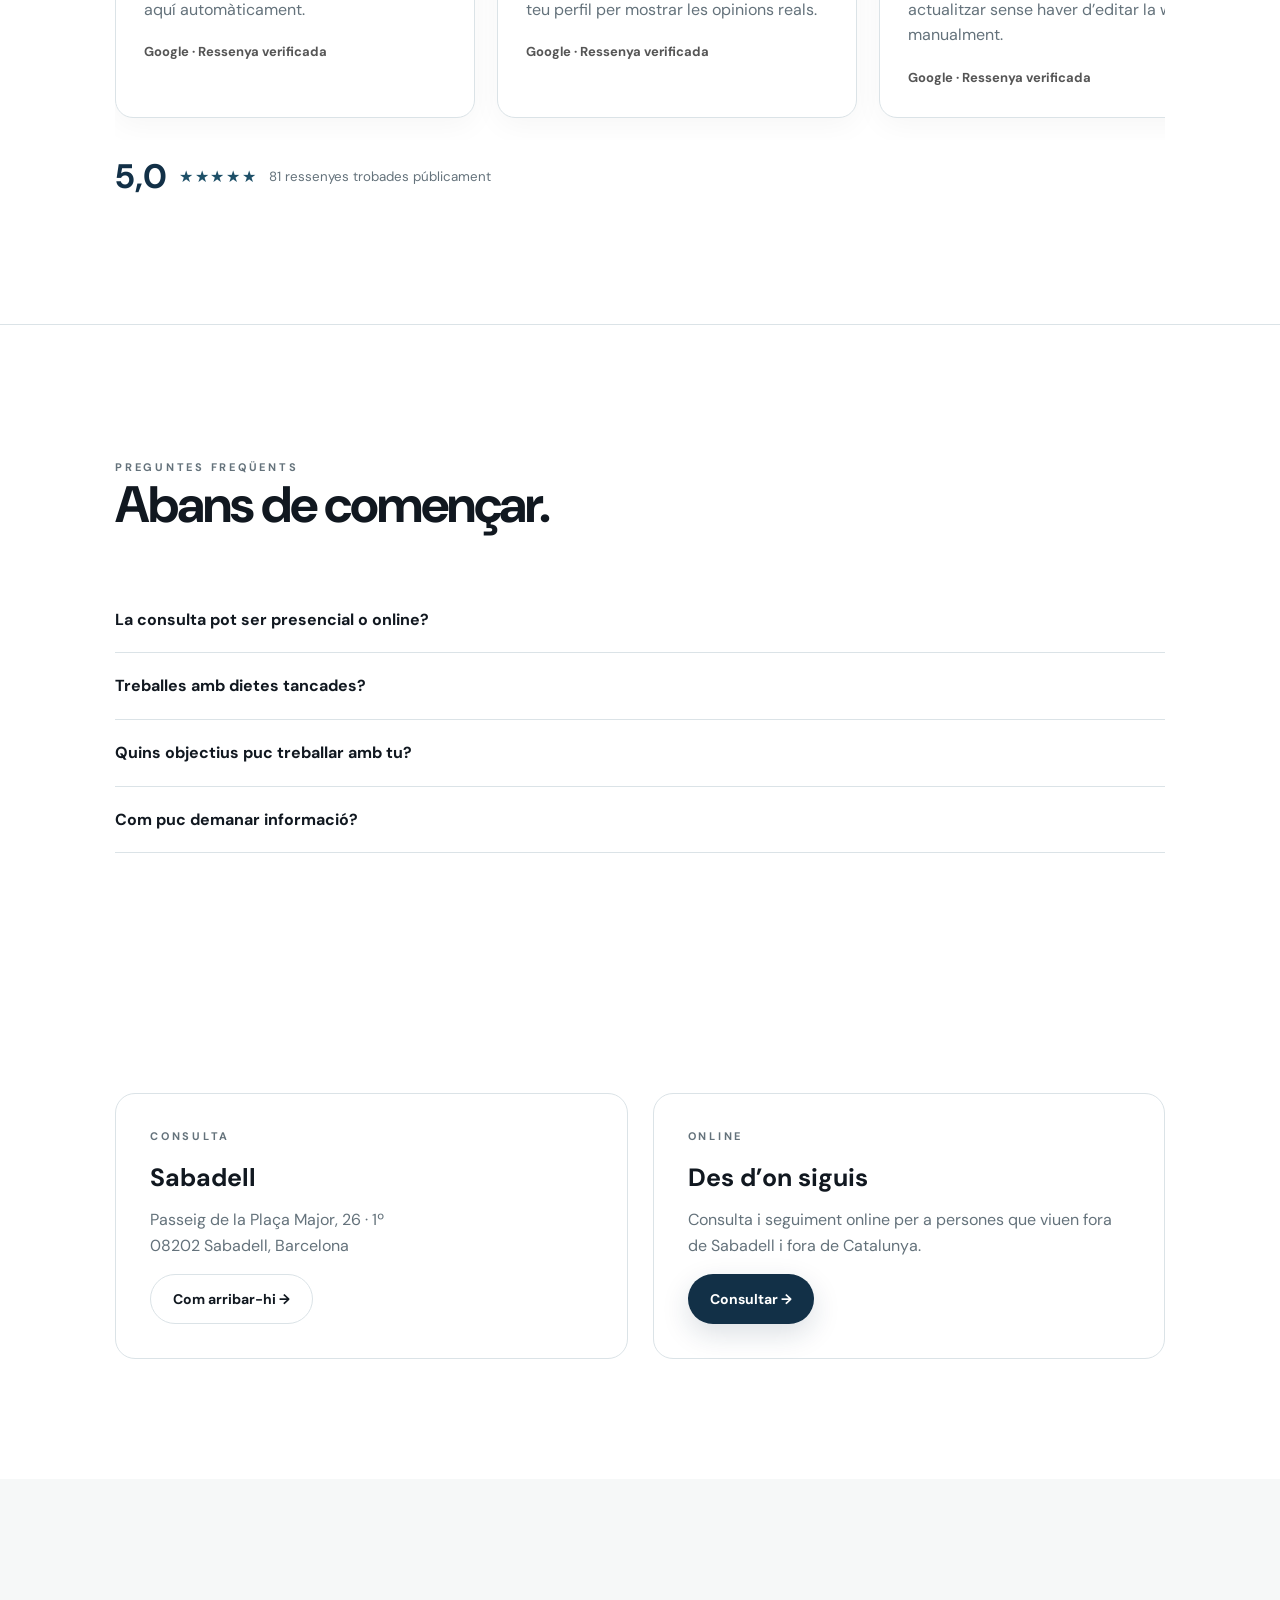
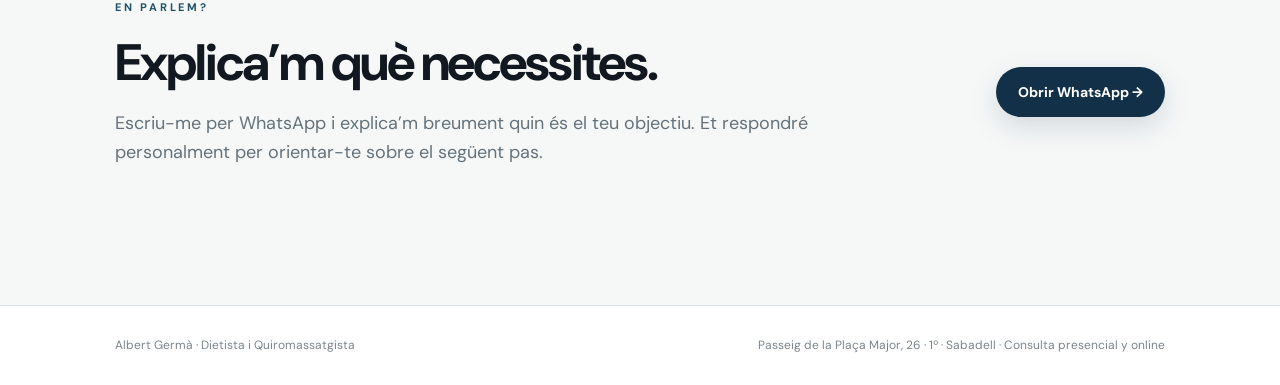
==== commit 33087d40: "Add files via upload" ====
--- a/index-ca.html
+++ b/index-ca.html
@@ -23,8 +23,9 @@
 <span>Consulta online</span>
 </div>
 </div>
-<div class="hero-photo">
-<img alt="Albert Germà, dietista y quiromasajista" src="albert.jpg"/>
+<div class="hero-photos">
+<div class="hero-photo"><img alt="Albert Germà, dietista i quiromassatgista" src="albert.jpg"/></div>
+<div class="hero-photo"><img alt="Consulta d'Albert Germà a Sabadell" src="Consulta.jpg"/></div>
 </div>
 </section>
 <section class="intro section">
@@ -76,9 +77,6 @@
 </div>
 </section>
 <section class="method section" id="metodo">
-<div class="method-photo">
-<img alt="Albert Germà durante una consulta" src="albert.jpg"/>
-</div>
 <div class="method-copy">
 <p class="eyebrow">EL MEU MÈTODE</p>
 <h2>Entendre abans que obeir.</h2>
--- a/styles.css
+++ b/styles.css
@@ -252,3 +252,18 @@
 /* V9: logo uses a tightly cropped asset so the full lettering is readable. */
 .brand{height:58px;overflow:visible;display:flex;align-items:center}
 .brand img{height:52px;width:auto;display:block;object-fit:contain;transform:none}
+
+/* Added only for the new requested website photographs. Existing visual style is preserved. */
+.hero-photos { display:grid; grid-template-columns:1fr 1fr; gap:18px; min-height:760px; }
+.hero-photos .hero-photo { min-height:0; }
+.massage-gallery-grid { display:grid; grid-template-columns:repeat(4, 1fr); gap:22px; }
+.massage-gallery-grid img { width:100%; aspect-ratio:3/4; object-fit:cover; display:block; border-radius:20px; }
+@media (max-width:900px) {
+  .hero-photos { min-height:540px; }
+  .massage-gallery-grid { grid-template-columns:repeat(2, 1fr); }
+}
+@media (max-width:600px) {
+  .hero-photos { min-height:430px; gap:12px; }
+  .massage-gallery-grid { grid-template-columns:1fr 1fr; gap:12px; }
+  .massage-gallery-grid img { border-radius:14px; }
+}
